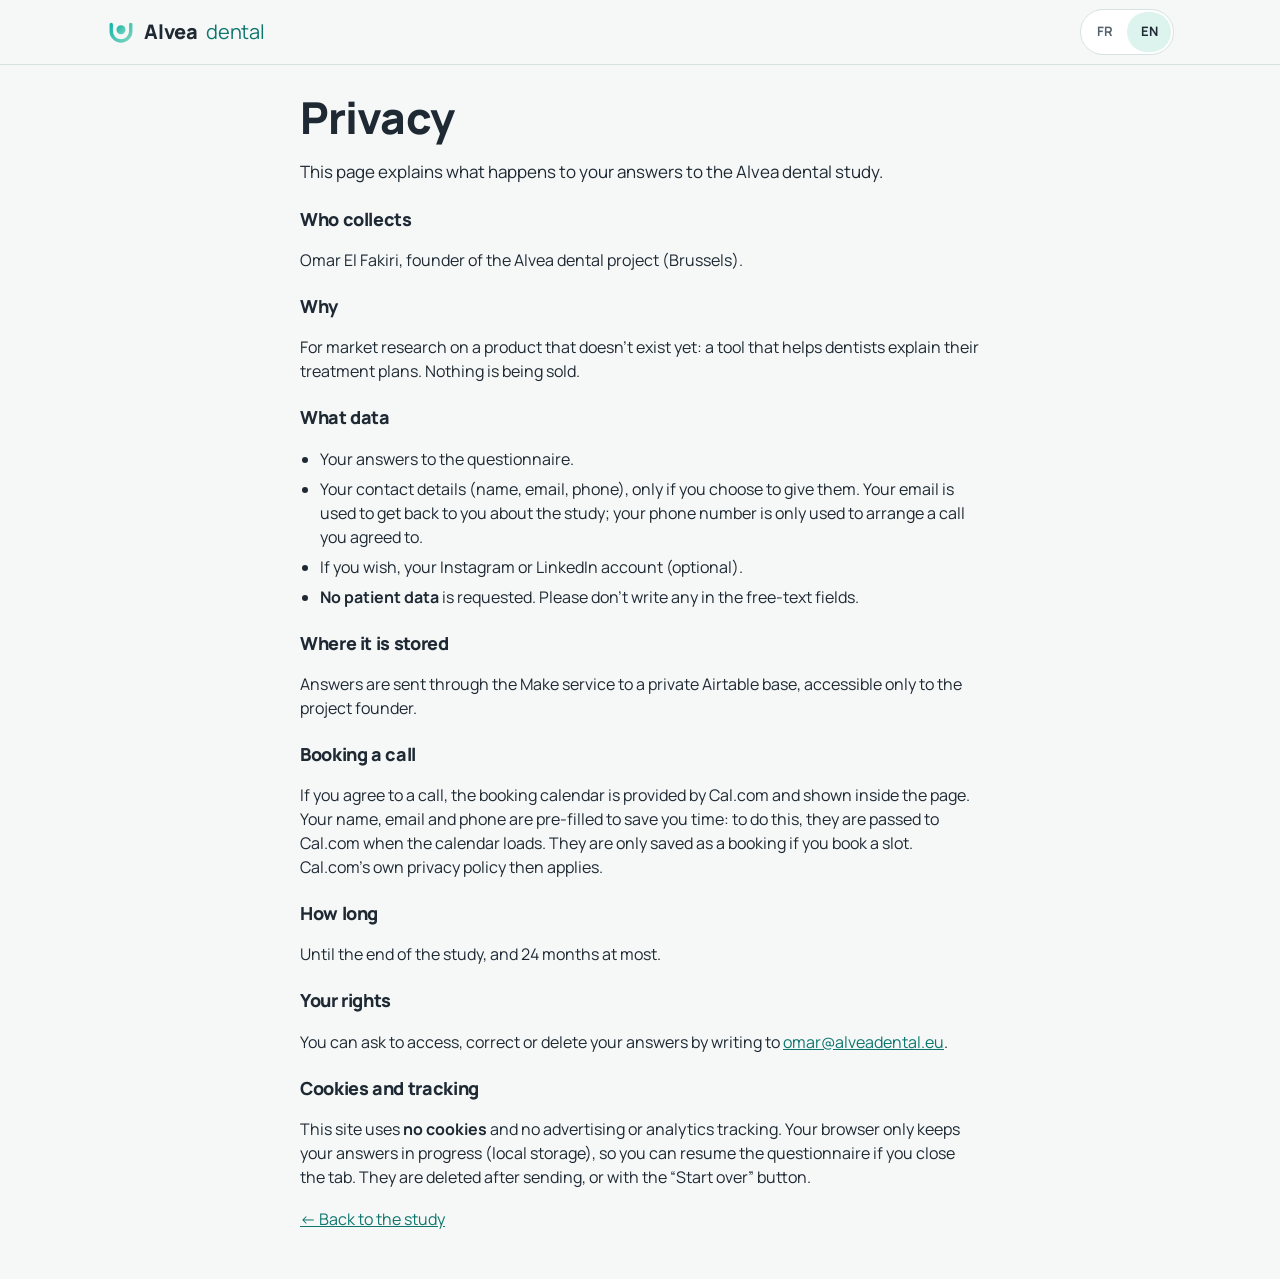
==== etude/confidentialite.html @ a73f2ff4 "Landing alveadental.eu et questionnaire déplacé dans /etude/ - Nouvelle landing à la racine (index.h" ====
<!doctype html>
<html lang="fr">
<head>
<meta charset="utf-8">
<meta name="viewport" content="width=device-width, initial-scale=1, viewport-fit=cover">
<title>Confidentialité · Alvea dental</title>
<meta name="robots" content="noindex">
<meta name="color-scheme" content="light dark">
<link rel="icon" href="assets/favicon.svg" type="image/svg+xml">
<link rel="preconnect" href="https://fonts.googleapis.com">
<link rel="preconnect" href="https://fonts.gstatic.com" crossorigin>
<link rel="stylesheet" href="https://fonts.googleapis.com/css2?family=Manrope:wght@400;500;600;700;800&display=swap">
<link rel="stylesheet" href="css/style.css">
<style>
  .doc{max-width:680px;margin:0 auto;padding-top:28px;padding-bottom:48px;display:flex;flex-direction:column;gap:18px}
  .doc h2{font-size:18px;margin-top:6px}
  .doc p,.doc li{margin:0;color:var(--fg)}
  .doc ul{margin:0;padding-left:20px;display:flex;flex-direction:column;gap:6px}
  [data-l][hidden]{display:none}
</style>
</head>
<body>
<header class="topbar">
  <div class="topbar-in gutter">
    <a class="logo" href="./" aria-label="Alvea dental" style="text-decoration:none;color:inherit">
      <svg width="30" height="30" viewBox="0 0 40 40" aria-hidden="true">
        <defs><linearGradient id="lg" x1="0" y1="0" x2="1" y2="1"><stop offset="0" stop-color="#14B8A6"/><stop offset="1" stop-color="#7DD3C0"/></linearGradient></defs>
        <path d="M7 10v9a13 13 0 0 0 26 0v-9" fill="none" stroke="url(#lg)" stroke-width="4.5" stroke-linecap="round"/>
        <circle cx="20" cy="17" r="6" fill="url(#lg)"/>
      </svg>
      <b>Alvea</b><span>dental</span>
    </a>
    <div class="langs" role="group" aria-label="Langue / Language">
      <button type="button" data-set="fr" aria-pressed="true" lang="fr">FR</button>
      <button type="button" data-set="en" aria-pressed="false" lang="en">EN</button>
    </div>
  </div>
</header>

<main class="gutter">
  <article class="doc" data-l="fr" lang="fr">
    <h1>Confidentialité</h1>
    <p class="lead">Cette page explique ce que deviennent vos réponses à l'étude Alvea dental.</p>
    <h2>Qui collecte</h2>
    <p>Omar El Fakiri, porteur du projet Alvea dental (Bruxelles).</p>
    <h2>Pourquoi</h2>
    <p>Pour une étude de marché sur un produit qui n'existe pas encore : un outil qui aide les dentistes à expliquer leurs plans de traitement. Rien n'est vendu.</p>
    <h2>Quelles données</h2>
    <ul>
      <li>Vos réponses au questionnaire.</li>
      <li>Vos coordonnées (nom, e-mail, téléphone), seulement si vous choisissez de les donner. L'e-mail sert à vous recontacter au sujet de l'étude ; le téléphone sert uniquement à organiser un appel que vous avez accepté.</li>
      <li>Si vous le souhaitez, votre compte Instagram ou LinkedIn (facultatif).</li>
      <li><strong>Aucune donnée de patient</strong> n'est demandée. Merci de ne pas en écrire dans les champs libres.</li>
    </ul>
    <h2>Où elles sont stockées</h2>
    <p>Les réponses sont transmises par le service Make vers une base Airtable privée, accessible uniquement au porteur du projet.</p>
    <h2>Prise de rendez-vous</h2>
    <p>Si vous acceptez un appel, le calendrier de prise de rendez-vous est fourni par Cal.com et s'affiche dans la page. Votre nom, votre e-mail et votre téléphone y sont pré-remplis pour vous faire gagner du temps : pour cela, ils sont transmis à Cal.com à l'affichage du calendrier. Ils ne sont enregistrés comme rendez-vous que si vous réservez un créneau. Cal.com applique alors sa propre politique de confidentialité.</p>
    <h2>Combien de temps</h2>
    <p>Jusqu'à la fin de l'étude, et au plus 24 mois.</p>
    <h2>Vos droits</h2>
    <p>Vous pouvez demander à accéder à vos réponses, à les corriger ou à les supprimer en écrivant à <a href="mailto:omar@alveadental.eu">omar@alveadental.eu</a>.</p>
    <h2>Cookies et suivi</h2>
    <p>Ce site n'utilise <strong>aucun cookie</strong> et aucun outil de pistage publicitaire ou de mesure d'audience. Votre navigateur garde seulement vos réponses en cours (stockage local), pour vous permettre de reprendre le questionnaire si vous fermez l'onglet. Elles sont effacées après l'envoi, ou avec le bouton « Recommencer ».</p>
    <p><a href="./">← Retour à l'étude</a></p>
  </article>

  <article class="doc" data-l="en" lang="en" hidden>
    <h1>Privacy</h1>
    <p class="lead">This page explains what happens to your answers to the Alvea dental study.</p>
    <h2>Who collects</h2>
    <p>Omar El Fakiri, founder of the Alvea dental project (Brussels).</p>
    <h2>Why</h2>
    <p>For market research on a product that doesn't exist yet: a tool that helps dentists explain their treatment plans. Nothing is being sold.</p>
    <h2>What data</h2>
    <ul>
      <li>Your answers to the questionnaire.</li>
      <li>Your contact details (name, email, phone), only if you choose to give them. Your email is used to get back to you about the study; your phone number is only used to arrange a call you agreed to.</li>
      <li>If you wish, your Instagram or LinkedIn account (optional).</li>
      <li><strong>No patient data</strong> is requested. Please don't write any in the free-text fields.</li>
    </ul>
    <h2>Where it is stored</h2>
    <p>Answers are sent through the Make service to a private Airtable base, accessible only to the project founder.</p>
    <h2>Booking a call</h2>
    <p>If you agree to a call, the booking calendar is provided by Cal.com and shown inside the page. Your name, email and phone are pre-filled to save you time: to do this, they are passed to Cal.com when the calendar loads. They are only saved as a booking if you book a slot. Cal.com's own privacy policy then applies.</p>
    <h2>How long</h2>
    <p>Until the end of the study, and 24 months at most.</p>
    <h2>Your rights</h2>
    <p>You can ask to access, correct or delete your answers by writing to <a href="mailto:omar@alveadental.eu">omar@alveadental.eu</a>.</p>
    <h2>Cookies and tracking</h2>
    <p>This site uses <strong>no cookies</strong> and no advertising or analytics tracking. Your browser only keeps your answers in progress (local storage), so you can resume the questionnaire if you close the tab. They are deleted after sending, or with the “Start over” button.</p>
    <p><a href="./">← Back to the study</a></p>
  </article>
</main>
<script>
(function () {
  var stored = null;
  try { stored = JSON.parse(localStorage.getItem("alvea-lang")); } catch (e) {}
  var q = new URLSearchParams(location.search).get("lang");
  var lang = q || stored || ((navigator.language || "").toLowerCase().indexOf("en") === 0 ? "en" : "fr");
  function set(l) {
    document.documentElement.lang = l;
    document.title = l === "en" ? "Privacy · Alvea dental" : "Confidentialité · Alvea dental";
    document.querySelectorAll("[data-l]").forEach(function (a) { a.hidden = a.getAttribute("data-l") !== l; });
    document.querySelectorAll("[data-set]").forEach(function (b) { b.setAttribute("aria-pressed", String(b.getAttribute("data-set") === l)); });
  }
  document.querySelectorAll("[data-set]").forEach(function (b) {
    b.addEventListener("click", function () {
      var l = b.getAttribute("data-set");
      try { localStorage.setItem("alvea-lang", JSON.stringify(l)); } catch (e) {}
      set(l);
    });
  });
  set(lang === "en" ? "en" : "fr");
})();
</script>
</body>
</html>
---- etude/css/style.css ----
/* Alvea dental — étude de marché. Tokens repris de alvea-pitch.html. Mobile d'abord. */
:root{
  --bg:#F5F8F7; --surface:#FFFFFF; --stage:#E9F1EF; --fg:#1F2933; --muted:#55626C; --line:#D6E2DF;
  --teal:#14B8A6; --teal-deep:#0F766E; --mint:#7DD3C0; --mint-soft:#DDF4EE;
  --v1:#E76F51; --v2:#4C7FB8; --v3:#8E6CC4; --v4:#14B8A6;
  --err:#B42318; --star:#E9A23B; --on-accent:#FFFFFF;
  --font-display:"Manrope", "Segoe UI", system-ui, sans-serif;
  --font-body:"Manrope", "Segoe UI", system-ui, sans-serif;
  --font-mono:"IBM Plex Mono", ui-monospace, "SFMono-Regular", Menlo, monospace;
  --radius:14px; --nav-h:76px;
  color-scheme:light;
}
@media (prefers-color-scheme: dark){:root:not([data-theme="light"]){
  --bg:#111A1F; --surface:#18232A; --stage:#0D1519; --fg:#E7EEEC; --muted:#9AAAB1; --line:#2A3A42;
  --teal:#2DD4BF; --teal-deep:#5EEAD4; --mint:#7DD3C0; --mint-soft:#163631;
  --v1:#F08A6E; --v2:#6E9BD1; --v3:#A88BDA; --v4:#2DD4BF;
  --err:#FCA5A5; --star:#F2B95A; --on-accent:#0B1A17; color-scheme:dark}}
:root[data-theme="dark"]{
  --bg:#111A1F; --surface:#18232A; --stage:#0D1519; --fg:#E7EEEC; --muted:#9AAAB1; --line:#2A3A42;
  --teal:#2DD4BF; --teal-deep:#5EEAD4; --mint:#7DD3C0; --mint-soft:#163631;
  --v1:#F08A6E; --v2:#6E9BD1; --v3:#A88BDA; --v4:#2DD4BF;
  --err:#FCA5A5; --star:#F2B95A; --on-accent:#0B1A17; color-scheme:dark}

*{box-sizing:border-box}
html{-webkit-text-size-adjust:100%}
body{margin:0;background:var(--bg);color:var(--fg);font-family:var(--font-body);font-size:16px;line-height:1.5;
  overflow-x:hidden;min-height:100vh;min-height:100dvh}
button,input,textarea{font:inherit;color:inherit}
a{color:var(--teal-deep)}
:focus-visible{outline:3px solid var(--teal);outline-offset:2px;border-radius:6px}
.sr-only{position:absolute!important;width:1px;height:1px;padding:0;margin:-1px;overflow:hidden;clip:rect(0,0,0,0);white-space:nowrap;border:0}
.gutter{padding-left:max(16px, env(safe-area-inset-left, 0px));padding-right:max(16px, env(safe-area-inset-right, 0px))}

/* ---------- barre du haut ---------- */
.topbar{position:sticky;top:0;z-index:20;background:color-mix(in srgb, var(--bg) 92%, transparent);
  backdrop-filter:saturate(1.4) blur(8px);-webkit-backdrop-filter:saturate(1.4) blur(8px);border-bottom:1px solid var(--line)}
.topbar-in{max-width:1100px;margin:0 auto;display:flex;align-items:center;justify-content:space-between;gap:8px;height:56px}
.progress{height:3px;background:transparent}
.progress i{display:block;height:100%;width:0;background:linear-gradient(90deg,var(--teal),var(--mint));transition:width .3s ease}
.logo{display:flex;align-items:center;gap:8px;font-family:var(--font-display);font-size:20px;letter-spacing:-.01em;line-height:1;white-space:nowrap}
.logo b{font-weight:800}.logo span{font-weight:400;color:var(--teal-deep)}
.logo svg{flex:none}
.top-actions{display:flex;align-items:center;gap:6px}
.langs{display:flex;border:1px solid var(--line);border-radius:999px;padding:2px;background:var(--surface)}
.langs button{appearance:none;border:0;background:transparent;font-weight:700;font-size:13px;min-width:44px;min-height:40px;border-radius:999px;cursor:pointer;color:var(--muted)}
.langs button[aria-pressed="true"]{background:var(--mint-soft);color:var(--fg)}
.link-btn{appearance:none;border:0;background:transparent;color:var(--muted);font-size:13px;font-weight:600;min-height:44px;min-width:44px;padding:0 8px;cursor:pointer;
  display:inline-flex;align-items:center;justify-content:center;gap:6px}
.link-btn[hidden]{display:none}
.link-btn:hover{color:var(--fg)}
@media (max-width:479px){.link-btn .rs-label{position:absolute;width:1px;height:1px;overflow:hidden;clip:rect(0,0,0,0);white-space:nowrap}}

/* ---------- écrans ---------- */
main{display:block}
.screen{max-width:640px;margin:0 auto;padding-top:28px;padding-bottom:calc(var(--nav-h) + 32px + env(safe-area-inset-bottom, 0px));
  display:flex;flex-direction:column;gap:22px;animation:enter .24s ease both}
@keyframes enter{from{opacity:0;transform:translateY(8px)}to{opacity:1;transform:none}}
.kicker{font-size:12px;letter-spacing:.08em;text-transform:uppercase;font-weight:700;color:var(--muted);margin:0}
h1,h2{font-family:var(--font-display);letter-spacing:-.02em;margin:0;text-wrap:balance}
h1{font-weight:800;font-size:clamp(28px,7.4vw,44px);line-height:1.1}
h2{font-weight:800;font-size:clamp(23px,5.6vw,30px);line-height:1.18}
.lead{font-size:17px;color:var(--muted);margin:0;text-wrap:pretty}
.small{font-size:13px;color:var(--muted);margin:0}
.head{display:flex;flex-direction:column;gap:8px}

/* ---------- boutons ---------- */
.btn{appearance:none;border:0;cursor:pointer;font-weight:700;border-radius:12px;min-height:48px;padding:12px 20px;
  background:var(--teal-deep);color:var(--on-accent);display:inline-flex;align-items:center;justify-content:center;gap:8px;text-decoration:none;
  transition:transform .12s ease, opacity .2s}
.btn:active{transform:scale(.98)}
.btn.ghost{background:transparent;color:var(--fg);border:1px solid var(--line)}
.btn.big{font-size:17px;min-height:54px;padding:14px 26px}
.btn[aria-disabled="true"]{opacity:.45;cursor:not-allowed}
.btn.pulse{animation:pulse 1.6s ease-in-out infinite}
@keyframes pulse{0%,100%{box-shadow:0 0 0 0 color-mix(in srgb,var(--teal) 55%,transparent)}50%{box-shadow:0 0 0 8px transparent}}

/* barre de navigation collée en bas */
.navbar{position:fixed;left:0;right:0;bottom:0;z-index:15;background:color-mix(in srgb, var(--bg) 94%, transparent);
  backdrop-filter:blur(8px);-webkit-backdrop-filter:blur(8px);border-top:1px solid var(--line);
  padding-top:12px;padding-bottom:calc(12px + env(safe-area-inset-bottom, 0px))}
.navbar-in{max-width:640px;margin:0 auto;display:flex;gap:10px;align-items:center}
.navbar .btn.next{flex:1}
.navbar .status{font-size:13px;color:var(--muted);flex:1;text-align:right}
.navbar[hidden]{display:none}

/* ---------- accueil ---------- */
.welcome{min-height:calc(100dvh - 140px);justify-content:center;gap:26px}
.welcome .mark{width:64px;height:64px}
.welcome .start{align-self:flex-start}
.resume{background:var(--mint-soft);border-radius:var(--radius);padding:14px 16px;display:flex;flex-direction:column;gap:10px}
.resume p{margin:0;font-weight:600}
.resume .row{display:flex;gap:8px;flex-wrap:wrap}

/* ---------- champs ---------- */
.fields{display:flex;flex-direction:column;gap:26px}
.field{border:0;margin:0;padding:0;min-width:0;display:flex;flex-direction:column;gap:10px}
.field[hidden]{display:none}
.field > legend,.field > label.q,.field > .q{font-weight:700;font-size:16px;line-height:1.35;padding:0;margin-bottom:10px}
.field > label.q{margin-bottom:0}
.q .opt-tag,.opt-tag{font-weight:500;color:var(--muted);font-size:13px;margin-left:4px}
.hint{font-size:13px;color:var(--muted);margin:-4px 0 0}
.err{font-size:14px;color:var(--err);font-weight:600;margin:0;display:flex;gap:6px;align-items:flex-start}
.err::before{content:"!";flex:none;width:18px;height:18px;border-radius:50%;background:var(--err);color:var(--surface);font-size:12px;
  display:inline-flex;align-items:center;justify-content:center;margin-top:2px}
.err:empty{display:none}
.field.invalid .opts .opt{border-color:color-mix(in srgb,var(--err) 50%,var(--line))}

.opts{display:grid;grid-template-columns:minmax(0,1fr);gap:8px}
@media (min-width:560px){.opts.two{grid-template-columns:repeat(2,minmax(0,1fr))}}
.opts.row{grid-template-columns:repeat(auto-fit,minmax(140px,1fr))}
.opt > span:last-child{min-width:0;overflow-wrap:anywhere}
.opt{position:relative;display:flex;align-items:center;gap:12px;min-height:52px;padding:12px 14px;border:1.5px solid var(--line);
  border-radius:12px;background:var(--surface);cursor:pointer;font-size:15px;line-height:1.3;transition:border-color .15s, background .15s}
.opt input{position:absolute;opacity:0;width:1px;height:1px;margin:0;pointer-events:none}
.opt .box{flex:none;width:20px;height:20px;border:2px solid var(--line);border-radius:50%;display:inline-flex;align-items:center;justify-content:center;transition:all .15s}
.opt.multi .box{border-radius:6px}
.opt:hover{border-color:var(--mint)}
.opt:has(input:checked){border-color:var(--teal-deep);background:var(--mint-soft);font-weight:700}
.opt:has(input:checked) .box{border-color:var(--teal-deep);background:var(--teal-deep);box-shadow:inset 0 0 0 3px var(--mint-soft)}
.opt.multi:has(input:checked) .box{box-shadow:none}
.opt.multi:has(input:checked) .box::after{content:"";width:5px;height:10px;border:solid var(--on-accent);border-width:0 2.5px 2.5px 0;transform:rotate(45deg) translate(-1px,-1px)}
.opt:has(input:focus-visible){outline:3px solid var(--teal);outline-offset:2px}

.check{display:flex;gap:12px;align-items:flex-start;cursor:pointer;padding:12px 14px;border:1.5px solid var(--line);border-radius:12px;background:var(--surface);min-height:52px}
.check input{width:22px;height:22px;margin:1px 0 0;accent-color:var(--teal-deep);flex:none}
.check span{font-size:15px;line-height:1.4}
.check.consent span{font-size:14px}
.check:has(input:checked){border-color:var(--teal-deep);background:var(--mint-soft)}

.text,.area{width:100%;border:1.5px solid var(--line);border-radius:12px;background:var(--surface);padding:12px 14px;min-height:52px;font-size:16px}
.area{min-height:110px;resize:vertical;line-height:1.45}
.text:focus,.area:focus{outline:3px solid var(--teal);outline-offset:1px;border-color:var(--teal-deep)}



.hp{position:absolute!important;left:-10000px;top:auto;width:1px;height:1px;overflow:hidden}

/* ---------- écran 2 : curseur ---------- */
.slider-box{background:var(--surface);border:1px solid var(--line);border-radius:20px;padding:24px 18px 22px;display:flex;flex-direction:column;gap:18px;align-items:center}
.big-num{font-family:var(--font-display);font-weight:800;font-size:96px;line-height:1;font-variant-numeric:tabular-nums;color:var(--teal-deep);display:flex;align-items:baseline;gap:8px}
.big-num small{font-size:18px;font-weight:600;color:var(--muted)}
.big-num.unset{color:var(--line)}
.docs{display:grid;grid-template-columns:repeat(10,minmax(0,1fr));gap:6px;width:100%;max-width:420px}
.docs svg{width:100%;height:auto;display:block}
.docs .pg{fill:var(--surface);stroke:var(--line);stroke-width:1.5;transition:fill .2s, stroke .2s}
.docs .ln{stroke:var(--line);stroke-width:1.5;stroke-linecap:round;transition:stroke .2s}
.docs .on .pg{fill:var(--teal);stroke:var(--teal)}
.docs .on .ln{stroke:var(--surface)}
.range{width:100%;max-width:440px;-webkit-appearance:none;appearance:none;height:44px;background:transparent;cursor:pointer;margin:0}
.range::-webkit-slider-runnable-track{height:8px;border-radius:99px;background:linear-gradient(90deg,var(--teal) var(--pct,50%),var(--line) var(--pct,50%))}
.range::-moz-range-track{height:8px;border-radius:99px;background:var(--line)}
.range::-moz-range-progress{height:8px;border-radius:99px;background:var(--teal)}
.range::-webkit-slider-thumb{-webkit-appearance:none;width:32px;height:32px;border-radius:50%;background:var(--surface);border:3px solid var(--teal-deep);margin-top:-12px;box-shadow:0 2px 6px rgba(0,0,0,.15)}
.range::-moz-range-thumb{width:26px;height:26px;border-radius:50%;background:var(--surface);border:3px solid var(--teal-deep)}
.range-ends{display:flex;justify-content:space-between;width:100%;max-width:440px;font-size:13px;color:var(--muted);margin-top:-10px;font-variant-numeric:tabular-nums}

/* ---------- écran 3 : avis (cartes à toucher) ---------- */
.rv-grid{display:flex;flex-direction:column;gap:18px}
.rv-theme{display:flex;flex-direction:column;gap:8px}
.rv-theme h3{margin:0;font-size:12px;letter-spacing:.08em;text-transform:uppercase;font-weight:700;color:var(--muted)}
.rv-pair{display:grid;grid-template-columns:repeat(auto-fit,minmax(min(100%,240px),1fr));gap:8px}
.rv{appearance:none;text-align:left;cursor:pointer;background:var(--surface);color:var(--fg);border:1.5px solid var(--line);border-radius:16px;padding:12px 14px;
  display:flex;flex-direction:column;gap:8px;min-height:44px;transition:border-color .15s, background .15s, box-shadow .15s}
.rv:hover{border-color:var(--mint)}
.rv[aria-pressed="true"]{border-color:var(--teal-deep);background:var(--mint-soft);box-shadow:0 0 0 1px var(--teal-deep)}
.rv-top{display:flex;align-items:center;gap:8px}
.rv .th{width:18px;height:18px;flex:none;color:var(--muted);transform:rotate(180deg) scaleX(-1)}
.rv .th.up{transform:none;color:var(--teal-deep)}
.rv .st{display:flex;gap:2px}
.rv .st svg{width:15px;height:15px}
.rv .st .f{fill:var(--star)}.rv .st .e{fill:none;stroke:var(--muted);stroke-width:1.4}
.rv .ck{width:22px;height:22px;margin-left:auto;flex:none;border-radius:50%;padding:4px;border:1.5px solid var(--line);color:transparent}
.rv[aria-pressed="true"] .ck{background:var(--teal-deep);border-color:var(--teal-deep);color:var(--on-accent)}
.rv-q{font-size:15px;line-height:1.4;font-weight:600}
.chip{appearance:none;cursor:pointer;border:1.5px solid var(--line);background:var(--surface);color:var(--fg);padding:8px 16px;border-radius:999px;min-height:44px;
  font-size:14px;font-weight:600;line-height:1.2}
.chip:hover{border-color:var(--teal)}
.chip[aria-pressed="true"]{border-color:var(--teal-deep);background:var(--mint-soft)}
.chip.none{align-self:flex-start;margin-top:4px}

/* ---------- formulaires : variantes ---------- */
.soft{font-size:14px;color:var(--teal-deep);font-weight:600;margin:0}
.soft:empty{display:none}
.field.note{gap:4px}
.field.note .q{font-weight:700;margin:0}
.field.note .hint{margin:0}
/* « On en parle 20 minutes ? » : gros bouton principal, deux choix discrets */
.opts.cta{grid-template-columns:repeat(2,minmax(0,1fr))}
.opts.cta .opt{justify-content:center;text-align:center;min-height:48px;font-size:14px;color:var(--muted)}
.opts.cta .opt .box{display:none}
.opts.cta .opt:first-child{grid-column:1 / -1;min-height:58px;font-size:17px;font-weight:800;background:var(--teal-deep);border-color:var(--teal-deep);color:var(--on-accent)}
.opts.cta .opt:first-child:has(input:checked){box-shadow:0 0 0 3px var(--mint);background:var(--teal-deep);color:var(--on-accent)}
.opts.cta .opt:first-child:has(input:checked)::after{content:"✓";margin-left:8px}
.opts.cta .opt:not(:first-child):has(input:checked){color:var(--fg)}

/* ---------- accueil : présentation ---------- */
.intro{display:flex;gap:14px;align-items:flex-start;background:var(--surface);border:1px solid var(--line);border-radius:var(--radius);padding:14px 16px}
.intro p{margin:0;font-size:15px;line-height:1.5}
.in-link{flex:none;display:inline-flex;align-items:center;justify-content:center;min-width:44px;min-height:44px;margin:-10px -10px 0 auto;color:var(--muted);border-radius:10px}
.in-link:hover{color:var(--teal-deep)}
.avatar{flex:none;width:56px;height:56px;border-radius:50%;object-fit:cover;background:var(--mint-soft);color:var(--teal-deep);
  display:inline-flex;align-items:center;justify-content:center;font-family:var(--font-display);font-weight:800;font-size:24px}

/* ---------- écran 8 : démo en chapitres ---------- */
.demo-screen{gap:16px}
.ch-head{display:flex;justify-content:space-between;gap:12px;font-size:12px;font-weight:700;color:var(--muted);letter-spacing:.02em}
.ch-head .tag{flex:none;background:var(--stage);border:1px solid var(--line);border-radius:999px;padding:1px 8px;font-weight:600}
.ch-bar{height:4px;border-radius:99px;background:var(--line);overflow:hidden;margin-top:-8px}
.ch-bar i{display:block;height:100%;background:linear-gradient(90deg,var(--teal),var(--mint));transition:width .3s ease}
.ch{display:flex;flex-direction:column;gap:18px;animation:enter .24s ease both}
.kicker.brand{color:var(--teal-deep);letter-spacing:.14em}
.kicker.center{text-align:center}
.how{list-style:none;margin:0;padding:14px;background:var(--surface);border:1px solid var(--line);border-radius:var(--radius);display:flex;flex-direction:column;gap:12px}
.how li{display:flex;gap:12px;align-items:center;font-weight:700}
.how b{flex:none;width:30px;height:30px;border-radius:50%;background:var(--mint-soft);color:var(--teal-deep);display:inline-flex;align-items:center;justify-content:center}
.ch .paper{background:#FFFFFF;color:#1F2933;border-radius:6px;padding:16px;box-shadow:0 10px 26px rgba(0,0,0,.12);border:1px solid #E3EAE8}
.paper h4{margin:0 0 10px;font-size:13px;font-weight:800;letter-spacing:.02em}
.paper .row{display:flex;justify-content:space-between;gap:8px;padding:4px 0;border-bottom:1px dotted #C9D5D2;font-family:var(--font-mono);font-size:12px}
.paper .row span:first-child{min-width:0;overflow-wrap:anywhere}
.paper .row span:last-child{white-space:nowrap;flex:none}
.paper .tot{display:flex;justify-content:space-between;font-weight:800;font-size:15px;padding-top:8px}
.pills{list-style:none;margin:0;padding:0;display:flex;flex-wrap:wrap;gap:8px}
.pills li{background:var(--surface);border:1.5px dashed var(--teal);color:var(--teal-deep);border-radius:999px;padding:6px 12px;font-weight:700;font-size:14px}
.pills li::before{content:"? ";font-weight:800}
.dictee{margin:0;background:#16242B;color:#E7EEEC;border-radius:var(--radius);padding:16px;display:flex;gap:12px;align-items:flex-start}
.dictee .mic{flex:none;width:38px;height:38px;border-radius:50%;background:#14B8A6;color:#0B1A17;display:inline-flex;align-items:center;justify-content:center}
.dictee .mic svg{width:20px;height:20px}
.dictee blockquote{margin:0;font-size:16px;line-height:1.45;font-style:italic}
.arrow{display:flex;justify-content:center;color:var(--teal-deep)}
.arrow svg{width:26px;height:26px}
.ch2 .arrow{margin:-8px 0 -12px}
.grid4{display:grid;grid-template-columns:repeat(2,minmax(0,1fr));gap:8px}
@media (min-width:480px){.grid4{grid-template-columns:repeat(4,minmax(0,1fr))}}
.grid4 div{background:var(--surface);border:1px solid var(--line);border-radius:12px;padding:12px 8px;text-align:center}
.grid4 b{display:block;font-family:var(--font-display);font-size:24px;font-variant-numeric:tabular-nums;color:var(--teal-deep)}
.grid4 span{font-size:13px;color:var(--muted)}
.plan-head{display:flex;flex-direction:column;gap:4px}
.plan-head .from{margin:0;font-size:12px;color:var(--muted);font-weight:600}
.mouth-box{position:relative;height:300px;background:var(--stage);border:1px solid var(--line);border-radius:18px;overflow:hidden}
.mouth-box canvas{display:block;width:100%!important;height:100%!important;touch-action:none}
.mouth-box .hint3d{position:absolute;left:0;right:0;bottom:8px;text-align:center;font-size:11px;color:var(--muted);pointer-events:none}
.mouth-box .nogl{position:absolute;inset:0;margin:0;display:flex;align-items:center;justify-content:center;text-align:center;padding:24px;color:var(--muted);font-weight:600}
.mouth-box .nogl[hidden]{display:none}
.tlabel{position:absolute;transform:translate(-50%,-100%);font-family:var(--font-mono);font-size:12px;font-weight:500;
  background:var(--surface);color:var(--fg);border:1px solid var(--line);padding:2px 7px;border-radius:6px;pointer-events:none;white-space:nowrap}
.dots{display:flex;justify-content:center;gap:6px;margin-top:-6px}
.dots i{width:8px;height:8px;border-radius:99px;background:var(--line);transition:width .2s, background .2s}
.dots i.past{background:var(--mint)}
.dots i.on{width:22px;background:var(--teal-deep)}
.step-card{background:var(--surface);border:1px solid var(--line);border-radius:var(--radius);padding:14px 16px;display:flex;flex-direction:column;gap:8px;min-height:132px}
.step-card p{margin:0}
.step-card .k{font-size:12px;letter-spacing:.06em;text-transform:uppercase;font-weight:800;color:var(--teal-deep)}
.step-card .then{background:#FDF3E1;color:#5A3E0A;border:1px solid #F1D49B;border-radius:10px;padding:8px 10px;font-size:14px}
.frise{list-style:none;margin:0;padding:0 0 0 6px;display:flex;flex-direction:column}
.frise .visit{display:flex;align-items:center;gap:12px;font-weight:800;font-size:16px;padding:4px 0}
.frise .dot{width:16px;height:16px;border-radius:50%;background:var(--teal-deep);flex:none;box-shadow:0 0 0 4px var(--mint-soft)}
.frise .visit.end .dot{background:var(--teal)}
.frise .wait{margin-left:7px;border-left:2px dashed var(--line);padding:8px 0 8px 20px}
.frise .wait b{display:block;font-size:14px}
.frise .wait span{display:block;font-size:14px;color:var(--muted)}
.frise .wait b,.frise .wait span{background:#FDF3E1;color:#5A3E0A}
.frise .wait b{border-radius:10px 10px 0 0;padding:8px 12px 0;border:1px solid #F1D49B;border-bottom:0}
.frise .wait span{border-radius:0 0 10px 10px;padding:2px 12px 8px;border:1px solid #F1D49B;border-top:0}
.bill{background:var(--surface);border:1px solid var(--line);border-radius:var(--radius);padding:4px 14px}
.bl{display:flex;justify-content:space-between;align-items:flex-start;gap:12px;padding:12px 0;border-bottom:1px solid var(--line)}
.bl:last-child{border-bottom:0}
.bl .when{font-size:13px;color:var(--muted)}
.bl .what{display:block;font-size:14px;color:var(--muted)}
.bl .amt{font-weight:800;white-space:nowrap;font-variant-numeric:tabular-nums}
.bl.total{font-size:17px}
.sms{background:var(--surface);border:1px solid var(--line);border-radius:22px;padding:14px}
.sms-head{margin:0 0 8px;font-size:12px;color:var(--muted);text-align:center;font-weight:600}
.sms-bubble{background:var(--stage);border-radius:18px 18px 18px 6px;padding:10px 12px;display:flex;flex-direction:column;gap:8px;max-width:92%}
.sms-bubble p{margin:0;font-size:15px}
.fake-link{color:#1D4ED8;text-decoration:underline;overflow-wrap:anywhere}
@media (prefers-color-scheme: dark){:root:not([data-theme="light"]) .fake-link{color:#93C5FD}}
:root[data-theme="dark"] .fake-link{color:#93C5FD}
.preview{display:flex;gap:10px;align-items:center;background:var(--surface);border-radius:12px;padding:8px}
.preview .thumb{flex:none;width:40px;height:40px;border-radius:8px;background:linear-gradient(135deg,var(--teal),var(--mint))}
.preview small{display:block;font-size:11px;color:var(--muted)}
.preview b{font-size:13px}
.arrow-line{margin:0;display:flex;align-items:center;justify-content:center;gap:6px;font-weight:700;color:var(--teal-deep);font-size:14px}
.browser{border:1px solid var(--line);border-radius:14px;overflow:hidden;background:var(--surface)}
.browser .bar{display:flex;align-items:center;gap:6px;background:var(--stage);padding:8px 12px;font-family:var(--font-mono);font-size:12px;border-bottom:1px solid var(--line);overflow-wrap:anywhere}
.browser .lock{width:12px;height:12px;flex:none;color:var(--muted);display:inline-flex}
.browser .lock svg{width:12px;height:12px}
.browser .page{padding:16px;display:flex;flex-direction:column;gap:4px}
.browser .page b{font-family:var(--font-display);font-size:18px}
.browser .page span{font-size:14px;color:var(--muted)}
.checks{list-style:none;margin:0;padding:14px;background:var(--mint-soft);border-radius:var(--radius);display:flex;flex-direction:column;gap:10px}
.checks li{display:flex;gap:10px;align-items:center;font-weight:700}
.checks span{flex:none;width:24px;height:24px;border-radius:50%;background:var(--teal-deep);color:var(--on-accent);display:inline-flex;align-items:center;justify-content:center}
.checks svg{width:14px;height:14px}
.score .q{font-weight:700;margin:0}
.score .cited{font-style:italic}
.score-row{display:grid;grid-template-columns:repeat(5,minmax(0,1fr));gap:8px}
.score-row button{appearance:none;cursor:pointer;min-height:52px;border:1.5px solid var(--line);border-radius:12px;background:var(--surface);color:var(--fg);font-weight:800;font-size:18px}
.score-row button:hover{border-color:var(--mint)}
.score-row button[aria-pressed="true"]{background:var(--teal-deep);border-color:var(--teal-deep);color:var(--on-accent)}
.score.invalid .score-row button{border-color:color-mix(in srgb,var(--err) 50%,var(--line))}
.score-ends{display:flex;justify-content:space-between;font-size:13px;color:var(--muted);margin-top:-4px}

/* ---------- écran 11 : merci ---------- */
.thanks .mark{width:56px;height:56px}
.booking{background:var(--surface);border:2px solid var(--teal-deep);border-radius:20px;padding:16px;display:flex;flex-direction:column;gap:12px}
.booking h2{font-size:20px}
.booking iframe{width:100%;height:680px;border:0;border-radius:12px;background:var(--bg)}
.share{background:var(--surface);border:1px solid var(--line);border-radius:20px;padding:18px;display:flex;flex-direction:column;gap:12px}
.share h2{font-size:20px}
.share .linkbox{display:flex;gap:8px;flex-direction:column}
.share input{font-family:var(--font-mono);font-size:14px}
.share .btns{display:grid;grid-template-columns:minmax(0,1fr);gap:8px}
@media (min-width:480px){.share .btns{grid-template-columns:repeat(3,minmax(0,1fr))}}
.share .msg{font-size:13px;color:var(--muted);background:var(--bg);border-radius:12px;padding:10px 12px;margin:0}
.live{font-size:14px;font-weight:700;color:var(--teal-deep);min-height:1.5em;margin:0}

.notice{background:var(--mint-soft);border-radius:12px;padding:12px 14px;margin:0;font-weight:600}
.notice.bad{background:color-mix(in srgb,var(--err) 14%,var(--surface));color:var(--fg)}
.foot{font-size:12px;color:var(--muted);text-align:center;padding:8px 0 0}

@media (min-width:768px){
  .screen{padding-top:44px}
  .topbar-in{height:64px}
}

@media (prefers-reduced-motion: reduce){
  *,*::before,*::after{animation:none!important;transition:none!important;scroll-behavior:auto!important}
}
.navbar .status:empty{display:none}
[tabindex="-1"]:focus{outline:none}
.live:empty{display:none}
.share .msg{overflow-wrap:anywhere}
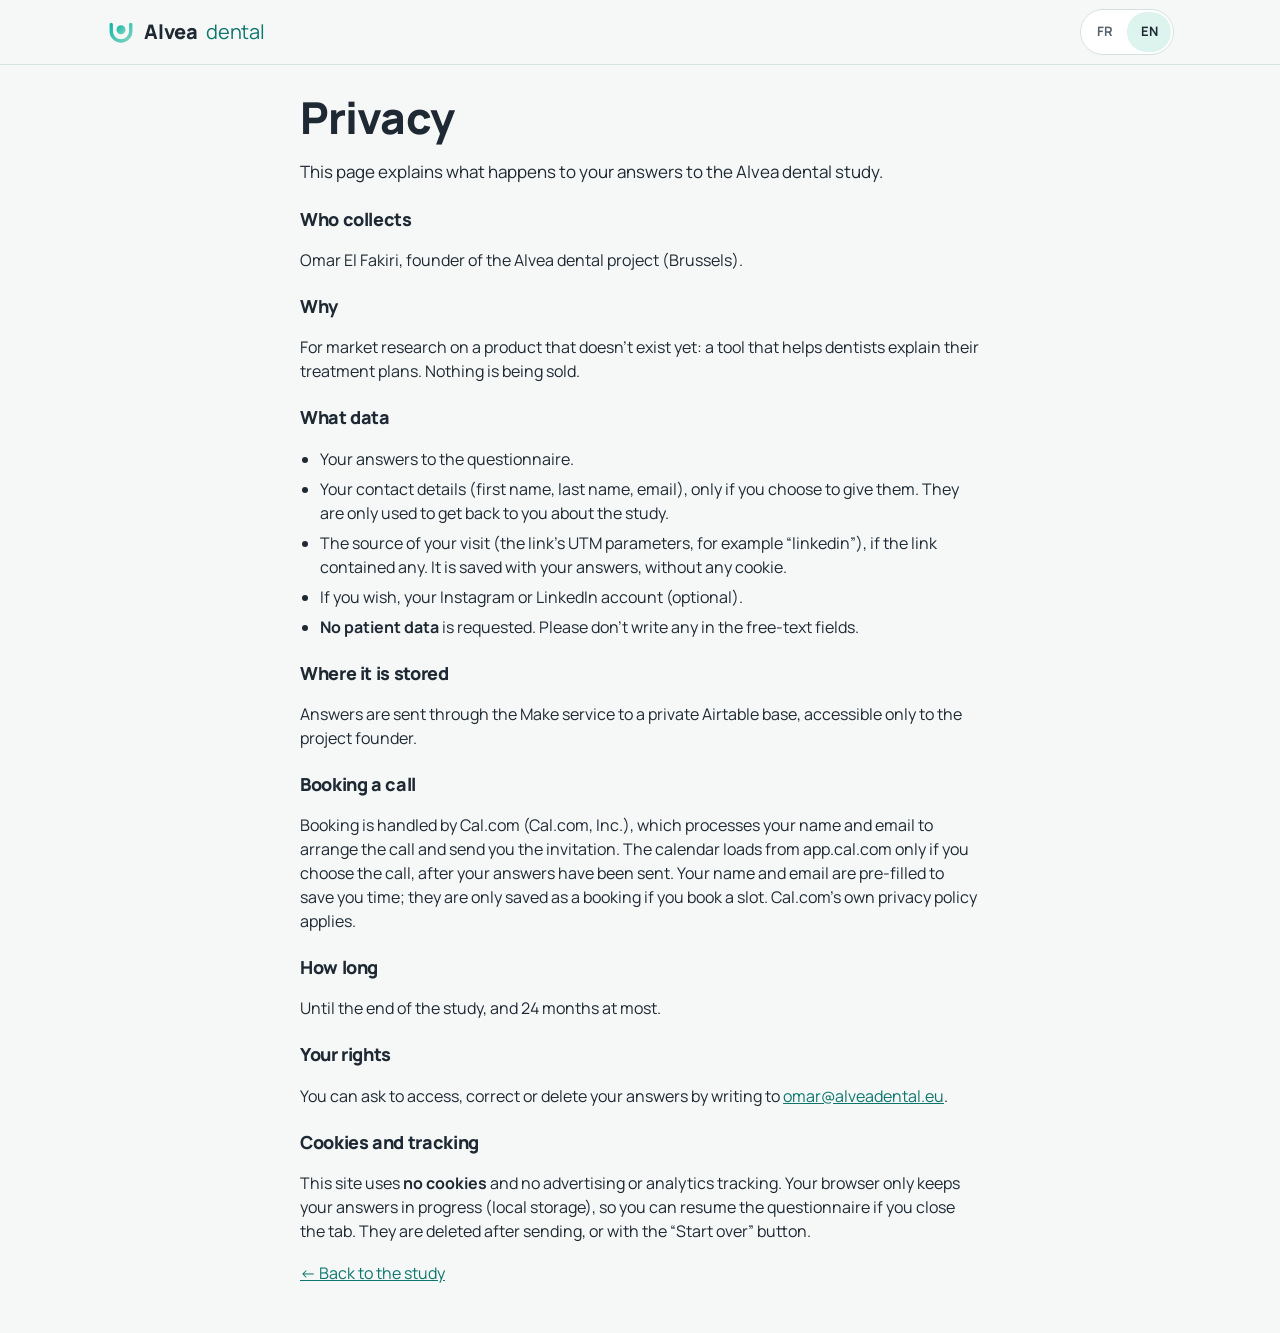
==== commit 6b0808ed: "Carte profil, Cal.com intégré, pays mondial, langue auto, vue patient dans la landing - Langue autom" ====
--- a/etude/confidentialite.html
+++ b/etude/confidentialite.html
@@ -48,14 +48,15 @@
     <h2>Quelles données</h2>
     <ul>
       <li>Vos réponses au questionnaire.</li>
-      <li>Vos coordonnées (nom, e-mail, téléphone), seulement si vous choisissez de les donner. L'e-mail sert à vous recontacter au sujet de l'étude ; le téléphone sert uniquement à organiser un appel que vous avez accepté.</li>
+      <li>Vos coordonnées (prénom, nom, e-mail), seulement si vous choisissez de les donner. Elles servent uniquement à vous recontacter au sujet de l'étude.</li>
+      <li>La source de votre visite (paramètres UTM du lien, par exemple « linkedin »), si le lien en contenait. Elle est enregistrée avec votre réponse, sans cookie.</li>
       <li>Si vous le souhaitez, votre compte Instagram ou LinkedIn (facultatif).</li>
       <li><strong>Aucune donnée de patient</strong> n'est demandée. Merci de ne pas en écrire dans les champs libres.</li>
     </ul>
     <h2>Où elles sont stockées</h2>
     <p>Les réponses sont transmises par le service Make vers une base Airtable privée, accessible uniquement au porteur du projet.</p>
     <h2>Prise de rendez-vous</h2>
-    <p>Si vous acceptez un appel, le calendrier de prise de rendez-vous est fourni par Cal.com et s'affiche dans la page. Votre nom, votre e-mail et votre téléphone y sont pré-remplis pour vous faire gagner du temps : pour cela, ils sont transmis à Cal.com à l'affichage du calendrier. Ils ne sont enregistrés comme rendez-vous que si vous réservez un créneau. Cal.com applique alors sa propre politique de confidentialité.</p>
+    <p>La prise de rendez-vous est gérée par Cal.com (Cal.com, Inc.), qui traite votre nom et votre e-mail pour organiser l'appel et vous envoyer l'invitation. Le calendrier se charge depuis app.cal.com seulement si vous choisissez l'appel, après l'envoi de vos réponses. Votre nom et votre e-mail y sont pré-remplis pour vous faire gagner du temps ; ils ne sont enregistrés comme rendez-vous que si vous réservez un créneau. Cal.com applique sa propre politique de confidentialité.</p>
     <h2>Combien de temps</h2>
     <p>Jusqu'à la fin de l'étude, et au plus 24 mois.</p>
     <h2>Vos droits</h2>
@@ -75,14 +76,15 @@
     <h2>What data</h2>
     <ul>
       <li>Your answers to the questionnaire.</li>
-      <li>Your contact details (name, email, phone), only if you choose to give them. Your email is used to get back to you about the study; your phone number is only used to arrange a call you agreed to.</li>
+      <li>Your contact details (first name, last name, email), only if you choose to give them. They are only used to get back to you about the study.</li>
+      <li>The source of your visit (the link's UTM parameters, for example “linkedin”), if the link contained any. It is saved with your answers, without any cookie.</li>
       <li>If you wish, your Instagram or LinkedIn account (optional).</li>
       <li><strong>No patient data</strong> is requested. Please don't write any in the free-text fields.</li>
     </ul>
     <h2>Where it is stored</h2>
     <p>Answers are sent through the Make service to a private Airtable base, accessible only to the project founder.</p>
     <h2>Booking a call</h2>
-    <p>If you agree to a call, the booking calendar is provided by Cal.com and shown inside the page. Your name, email and phone are pre-filled to save you time: to do this, they are passed to Cal.com when the calendar loads. They are only saved as a booking if you book a slot. Cal.com's own privacy policy then applies.</p>
+    <p>Booking is handled by Cal.com (Cal.com, Inc.), which processes your name and email to arrange the call and send you the invitation. The calendar loads from app.cal.com only if you choose the call, after your answers have been sent. Your name and email are pre-filled to save you time; they are only saved as a booking if you book a slot. Cal.com's own privacy policy applies.</p>
     <h2>How long</h2>
     <p>Until the end of the study, and 24 months at most.</p>
     <h2>Your rights</h2>
@@ -97,7 +99,8 @@
   var stored = null;
   try { stored = JSON.parse(localStorage.getItem("alvea-lang")); } catch (e) {}
   var q = new URLSearchParams(location.search).get("lang");
-  var lang = q || stored || ((navigator.language || "").toLowerCase().indexOf("en") === 0 ? "en" : "fr");
+  var first = (navigator.languages && navigator.languages[0]) || navigator.language || "";
+  var lang = (q === "fr" || q === "en") ? q : (stored === "fr" || stored === "en") ? stored : (first.toLowerCase().indexOf("fr") === 0 ? "fr" : "en");
   function set(l) {
     document.documentElement.lang = l;
     document.title = l === "en" ? "Privacy · Alvea dental" : "Confidentialité · Alvea dental";
--- a/etude/css/style.css
+++ b/etude/css/style.css
@@ -7,19 +7,20 @@
   --font-display:"Manrope", "Segoe UI", system-ui, sans-serif;
   --font-body:"Manrope", "Segoe UI", system-ui, sans-serif;
   --font-mono:"IBM Plex Mono", ui-monospace, "SFMono-Regular", Menlo, monospace;
-  --radius:14px; --nav-h:76px;
+  --radius:14px; --nav-h:76px; --top-h:59px;
+  --card:#FFFFFF; --card-line:#DCE6E3; --linkedin:#0A66C2;
   color-scheme:light;
 }
 @media (prefers-color-scheme: dark){:root:not([data-theme="light"]){
   --bg:#111A1F; --surface:#18232A; --stage:#0D1519; --fg:#E7EEEC; --muted:#9AAAB1; --line:#2A3A42;
   --teal:#2DD4BF; --teal-deep:#5EEAD4; --mint:#7DD3C0; --mint-soft:#163631;
   --v1:#F08A6E; --v2:#6E9BD1; --v3:#A88BDA; --v4:#2DD4BF;
-  --err:#FCA5A5; --star:#F2B95A; --on-accent:#0B1A17; color-scheme:dark}}
+  --err:#FCA5A5; --star:#F2B95A; --on-accent:#0B1A17; --card:#18232A; --card-line:#2A3A42; color-scheme:dark}}
 :root[data-theme="dark"]{
   --bg:#111A1F; --surface:#18232A; --stage:#0D1519; --fg:#E7EEEC; --muted:#9AAAB1; --line:#2A3A42;
   --teal:#2DD4BF; --teal-deep:#5EEAD4; --mint:#7DD3C0; --mint-soft:#163631;
   --v1:#F08A6E; --v2:#6E9BD1; --v3:#A88BDA; --v4:#2DD4BF;
-  --err:#FCA5A5; --star:#F2B95A; --on-accent:#0B1A17; color-scheme:dark}
+  --err:#FCA5A5; --star:#F2B95A; --on-accent:#0B1A17; --card:#18232A; --card-line:#2A3A42; color-scheme:dark}
 
 *{box-sizing:border-box}
 html{-webkit-text-size-adjust:100%}
@@ -56,7 +57,7 @@
   display:flex;flex-direction:column;gap:22px;animation:enter .24s ease both}
 @keyframes enter{from{opacity:0;transform:translateY(8px)}to{opacity:1;transform:none}}
 .kicker{font-size:12px;letter-spacing:.08em;text-transform:uppercase;font-weight:700;color:var(--muted);margin:0}
-h1,h2{font-family:var(--font-display);letter-spacing:-.02em;margin:0;text-wrap:balance}
+h1,h2{font-family:var(--font-display);letter-spacing:-.02em;margin:0;text-wrap:balance;scroll-margin-top:calc(var(--top-h) + 16px)}
 h1{font-weight:800;font-size:clamp(28px,7.4vw,44px);line-height:1.1}
 h2{font-weight:800;font-size:clamp(23px,5.6vw,30px);line-height:1.18}
 .lead{font-size:17px;color:var(--muted);margin:0;text-wrap:pretty}
@@ -193,13 +194,48 @@
 .opts.cta .opt:first-child:has(input:checked)::after{content:"✓";margin-left:8px}
 .opts.cta .opt:not(:first-child):has(input:checked){color:var(--fg)}
 
-/* ---------- accueil : présentation ---------- */
-.intro{display:flex;gap:14px;align-items:flex-start;background:var(--surface);border:1px solid var(--line);border-radius:var(--radius);padding:14px 16px}
-.intro p{margin:0;font-size:15px;line-height:1.5}
-.in-link{flex:none;display:inline-flex;align-items:center;justify-content:center;min-width:44px;min-height:44px;margin:-10px -10px 0 auto;color:var(--muted);border-radius:10px}
+/* ---------- accueil : carte profil ---------- */
+.profile{background:var(--card);border:1px solid var(--card-line);border-radius:16px;padding:18px;display:flex;flex-direction:column;gap:12px}
+.pf-top{display:flex;align-items:center;gap:14px}
+.pf-photo{position:relative;flex:none;width:64px;height:64px;border-radius:50%}
+.pf-photo img{display:block;width:64px;height:64px;border-radius:50%;object-fit:cover;background:var(--mint-soft)}
+.pf-badge{position:absolute;right:-3px;bottom:-3px;width:24px;height:24px;border-radius:50%;background:var(--linkedin);color:#fff;
+  border:2px solid #fff;display:flex;align-items:center;justify-content:center}
+.pf-badge svg{width:11px;height:11px}
+.pf-id{display:flex;flex-direction:column;gap:2px;min-width:0}
+.pf-id b{font-size:17px;font-weight:800;line-height:1.25}
+.pf-id span{font-size:14px;color:var(--muted)}
+.pf-text{margin:0;font-size:15px;line-height:1.55}
+.pf-talk{margin:4px 0 0;font-size:12px;letter-spacing:.08em;text-transform:uppercase;font-weight:700;color:var(--muted)}
+.pf-links{list-style:none;margin:0;padding:0;display:flex;flex-wrap:wrap;gap:8px}
+.pill{display:inline-flex;align-items:center;gap:8px;min-height:44px;padding:8px 14px;border:1.5px solid var(--card-line);border-radius:999px;
+  background:var(--card);color:var(--fg);font-size:14px;font-weight:600;text-decoration:none;line-height:1.2;overflow-wrap:anywhere}
+.pill svg{flex:none;width:18px;height:18px;color:var(--teal-deep)}
+.pill:hover{border-color:var(--teal);background:var(--mint-soft)}
+.in-link{flex:none;display:inline-flex;align-items:center;justify-content:center;min-width:44px;min-height:44px;color:var(--muted);border-radius:10px}
 .in-link:hover{color:var(--teal-deep)}
-.avatar{flex:none;width:56px;height:56px;border-radius:50%;object-fit:cover;background:var(--mint-soft);color:var(--teal-deep);
-  display:inline-flex;align-items:center;justify-content:center;font-family:var(--font-display);font-weight:800;font-size:24px}
+
+/* ---------- pays : liste à rechercher ---------- */
+.combo{position:relative}
+.combo .text{padding-right:52px}
+.combo-btn{position:absolute;right:2px;top:2px;bottom:2px;width:48px;appearance:none;border:0;background:transparent;color:var(--muted);cursor:pointer;
+  display:flex;align-items:center;justify-content:center;border-radius:10px}
+.combo-list{position:absolute;z-index:12;left:0;right:0;top:calc(100% + 6px);margin:0;padding:6px;list-style:none;max-height:min(320px, 50vh);overflow-y:auto;
+  background:var(--surface);border:1.5px solid var(--line);border-radius:12px;box-shadow:0 16px 40px -12px rgba(15,40,40,.3);overscroll-behavior:contain}
+.combo-list[hidden]{display:none}
+.combo-list li{padding:11px 12px;min-height:44px;border-radius:8px;cursor:pointer;font-size:15px;display:flex;align-items:center}
+.combo-list li.sep{margin-top:7px;position:relative}
+.combo-list li.sep::before{content:"";position:absolute;left:8px;right:8px;top:-4px;border-top:1px solid var(--line)}
+.combo-list li.other{border-top:1px solid var(--line);border-radius:0 0 8px 8px;color:var(--muted)}
+.combo-list li.active{background:var(--mint-soft)}
+.combo-list li[aria-selected="true"]{font-weight:700}
+.combo-list li.none{color:var(--muted);cursor:default;font-size:14px}
+
+/* ---------- prénom / nom côte à côte ---------- */
+.pair{display:grid;grid-template-columns:minmax(0,1fr);gap:26px}
+@media (min-width:480px){.pair{grid-template-columns:repeat(2,minmax(0,1fr));gap:14px}}
+.req-star{color:var(--err);font-weight:800;margin-left:2px}
+.req-star[hidden]{display:none}
 
 /* ---------- écran 8 : démo en chapitres ---------- */
 .demo-screen{gap:16px}
@@ -221,7 +257,6 @@
 .paper .tot{display:flex;justify-content:space-between;font-weight:800;font-size:15px;padding-top:8px}
 .pills{list-style:none;margin:0;padding:0;display:flex;flex-wrap:wrap;gap:8px}
 .pills li{background:var(--surface);border:1.5px dashed var(--teal);color:var(--teal-deep);border-radius:999px;padding:6px 12px;font-weight:700;font-size:14px}
-.pills li::before{content:"? ";font-weight:800}
 .dictee{margin:0;background:#16242B;color:#E7EEEC;border-radius:var(--radius);padding:16px;display:flex;gap:12px;align-items:flex-start}
 .dictee .mic{flex:none;width:38px;height:38px;border-radius:50%;background:#14B8A6;color:#0B1A17;display:inline-flex;align-items:center;justify-content:center}
 .dictee .mic svg{width:20px;height:20px}
@@ -301,10 +336,18 @@
 .score-ends{display:flex;justify-content:space-between;font-size:13px;color:var(--muted);margin-top:-4px}
 
 /* ---------- écran 11 : merci ---------- */
-.thanks .mark{width:56px;height:56px}
-.booking{background:var(--surface);border:2px solid var(--teal-deep);border-radius:20px;padding:16px;display:flex;flex-direction:column;gap:12px}
-.booking h2{font-size:20px}
-.booking iframe{width:100%;height:680px;border:0;border-radius:12px;background:var(--bg)}
+.done-icon{width:48px;height:48px;border-radius:50%;background:var(--teal-deep);color:var(--on-accent);display:flex;align-items:center;justify-content:center;margin-bottom:6px}
+.done-icon svg{width:26px;height:26px}
+.thanks h1{font-size:clamp(25px,6.4vw,36px)}
+/* Calendrier Cal.com : pleine largeur (jusqu'à 960 px), hauteur donnée par Cal.com lui-même */
+.cal-wrap{margin-left:calc(50% - min(480px, 50vw - 16px));margin-right:calc(50% - min(480px, 50vw - 16px));min-height:120px;margin-top:-8px}
+.cal-inline{width:100%;overflow:visible}
+.cal-inline iframe{width:100%!important;border:0}
+.cal-loading{padding:24px 0;text-align:center}
+.cal-wrap .btn{align-self:flex-start;margin-top:10px}
+.booked{display:flex;gap:10px;align-items:flex-start}
+.booked[hidden]{display:none}
+.booked svg{flex:none;width:20px;height:20px;margin-top:2px;color:var(--teal-deep)}
 .share{background:var(--surface);border:1px solid var(--line);border-radius:20px;padding:18px;display:flex;flex-direction:column;gap:12px}
 .share h2{font-size:20px}
 .share .linkbox{display:flex;gap:8px;flex-direction:column}
@@ -319,6 +362,7 @@
 .foot{font-size:12px;color:var(--muted);text-align:center;padding:8px 0 0}
 
 @media (min-width:768px){
+  :root{--top-h:67px}
   .screen{padding-top:44px}
   .topbar-in{height:64px}
 }
